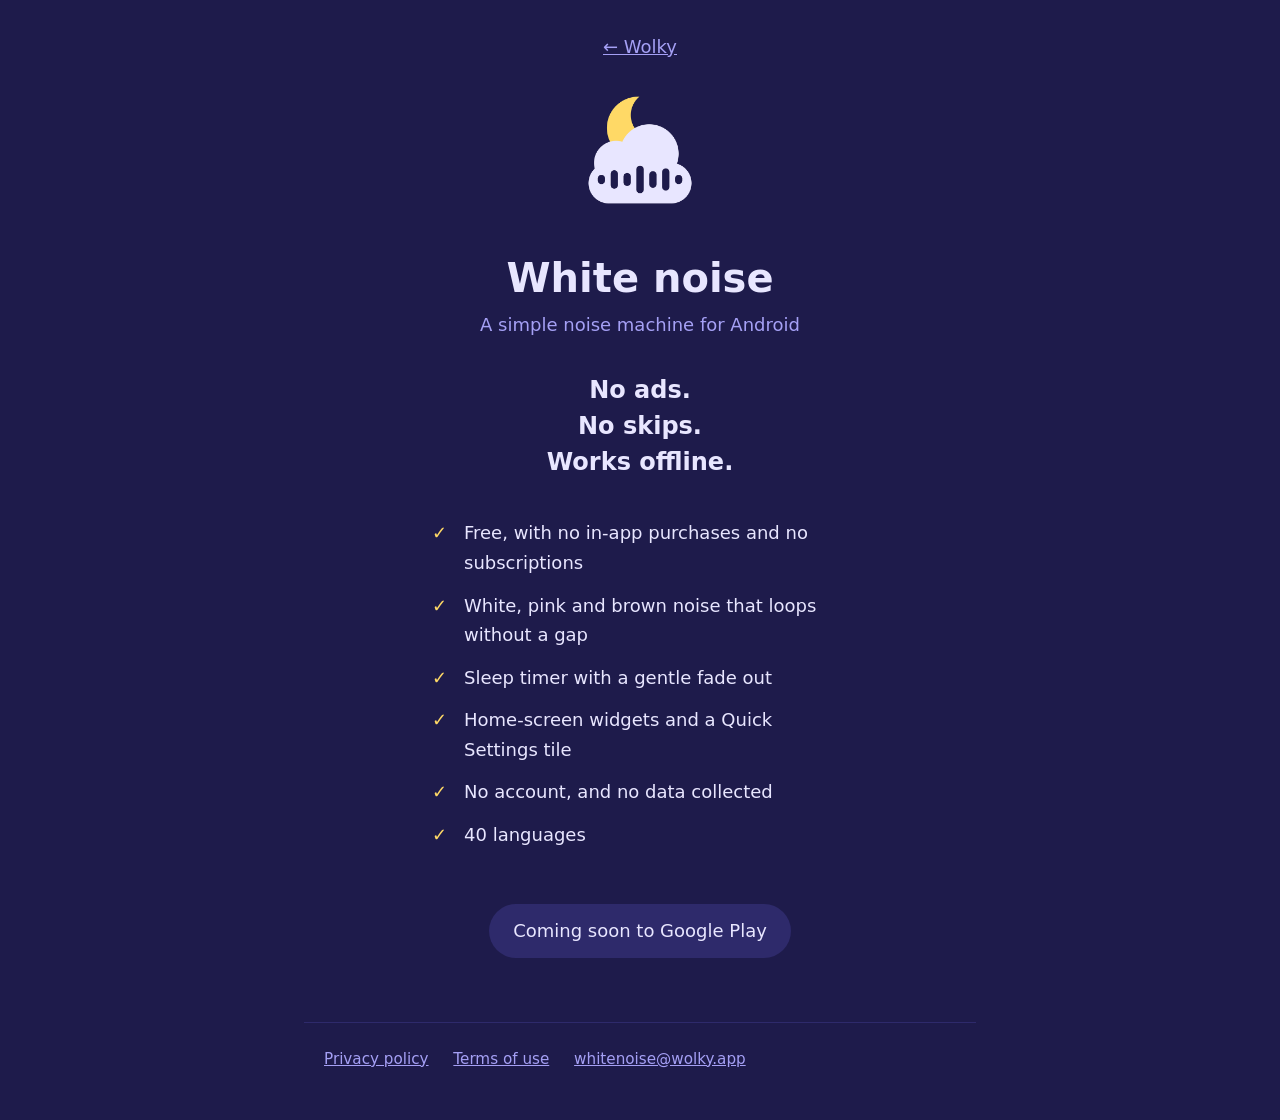
==== white-noise/index.html @ e5c47948 "Wolky website: home page, White noise page, privacy policy and terms Co-Authored-By: Claude Opus 5.5" ====
<!doctype html>
<html lang="en">
<head>
<meta charset="utf-8">
<meta name="viewport" content="width=device-width, initial-scale=1">
<title>White noise · Wolky</title>
<meta name="description" content="Free white noise for Android. No ads, no in-app purchases, no data collected. Works offline.">
<link rel="icon" href="/white-noise/icon.png">
<link rel="stylesheet" href="/style.css">
</head>
<body>
<main class="hero">
  <p><a href="/">← Wolky</a></p>
  <img src="/white-noise/icon.png" alt="">
  <h1>White noise</h1>
  <p class="muted">A simple noise machine for Android</p>

  <ul class="promises">
    <li>No ads.</li>
    <li>No skips.</li>
    <li>Works offline.</li>
  </ul>

  <ul class="points">
    <li>Free, with no in-app purchases and no subscriptions</li>
    <li>White, pink and brown noise that loops without a gap</li>
    <li>Sleep timer with a gentle fade out</li>
    <li>Home-screen widgets and a Quick Settings tile</li>
    <li>No account, and no data collected</li>
    <li>40 languages</li>
  </ul>

  <span class="soon">Coming soon to Google Play</span>
</main>
<footer>
  <a href="/white-noise/privacy/">Privacy policy</a>
  <a href="/white-noise/terms/">Terms of use</a>
  <a href="mailto:whitenoise@wolky.app">whitenoise@wolky.app</a>
</footer>
</body>
</html>
---- style.css ----
:root {
  --night: #1e1b4b;
  --raised: #2e2a6b;
  --lilac: #a5a0f5;
  --cloud: #e8e6ff;
  --moon: #ffd966;
}

* { box-sizing: border-box; }

body {
  margin: 0;
  background: var(--night);
  color: var(--cloud);
  font: 18px/1.65 system-ui, -apple-system, "Segoe UI", Roboto, sans-serif;
}

main {
  max-width: 42rem;
  margin: 0 auto;
  padding: 3rem 1.25rem 4rem;
}

a { color: var(--lilac); }

h1 { font-size: 2rem; line-height: 1.2; margin: 0 0 0.5rem; }
h2 { font-size: 1.2rem; margin: 2.25rem 0 0.5rem; }
p, ul { margin: 0 0 1rem; }
.muted { color: var(--lilac); }

/* Home page */
.hero { text-align: center; padding-top: 2rem; }
.hero img { width: 144px; height: 144px; border-radius: 32px; }
.hero h1 { font-size: 2.5rem; margin-top: 1.5rem; }
.promises {
  list-style: none;
  padding: 0;
  margin: 2rem 0;
  font-size: 1.5rem;
  font-weight: 600;
  line-height: 1.5;
}
.points {
  list-style: none;
  padding: 0;
  margin: 2rem auto;
  max-width: 26rem;
  text-align: left;
}
.points li { padding: 0.4rem 0 0.4rem 2rem; position: relative; }
.points li::before { content: "✓"; color: var(--moon); position: absolute; left: 0; font-weight: 700; }
.product {
  display: flex;
  align-items: center;
  gap: 1.25rem;
  max-width: 30rem;
  margin: 2.5rem auto 0;
  padding: 1.25rem;
  border-radius: 24px;
  background: var(--raised);
  color: var(--cloud);
  text-align: left;
  text-decoration: none;
}
.product img { width: 88px; height: 88px; border-radius: 20px; flex: none; }
.product strong { display: block; font-size: 1.3rem; }
.product .muted { font-size: 0.95rem; line-height: 1.4; display: block; }
.soon {
  display: inline-block;
  margin-top: 1rem;
  padding: 0.75rem 1.5rem;
  border-radius: 999px;
  background: var(--raised);
  color: var(--cloud);
}

footer {
  max-width: 42rem;
  margin: 0 auto;
  padding: 1.5rem 1.25rem 3rem;
  border-top: 1px solid var(--raised);
  font-size: 0.95rem;
  color: var(--lilac);
}
footer a { margin-right: 1.25rem; }
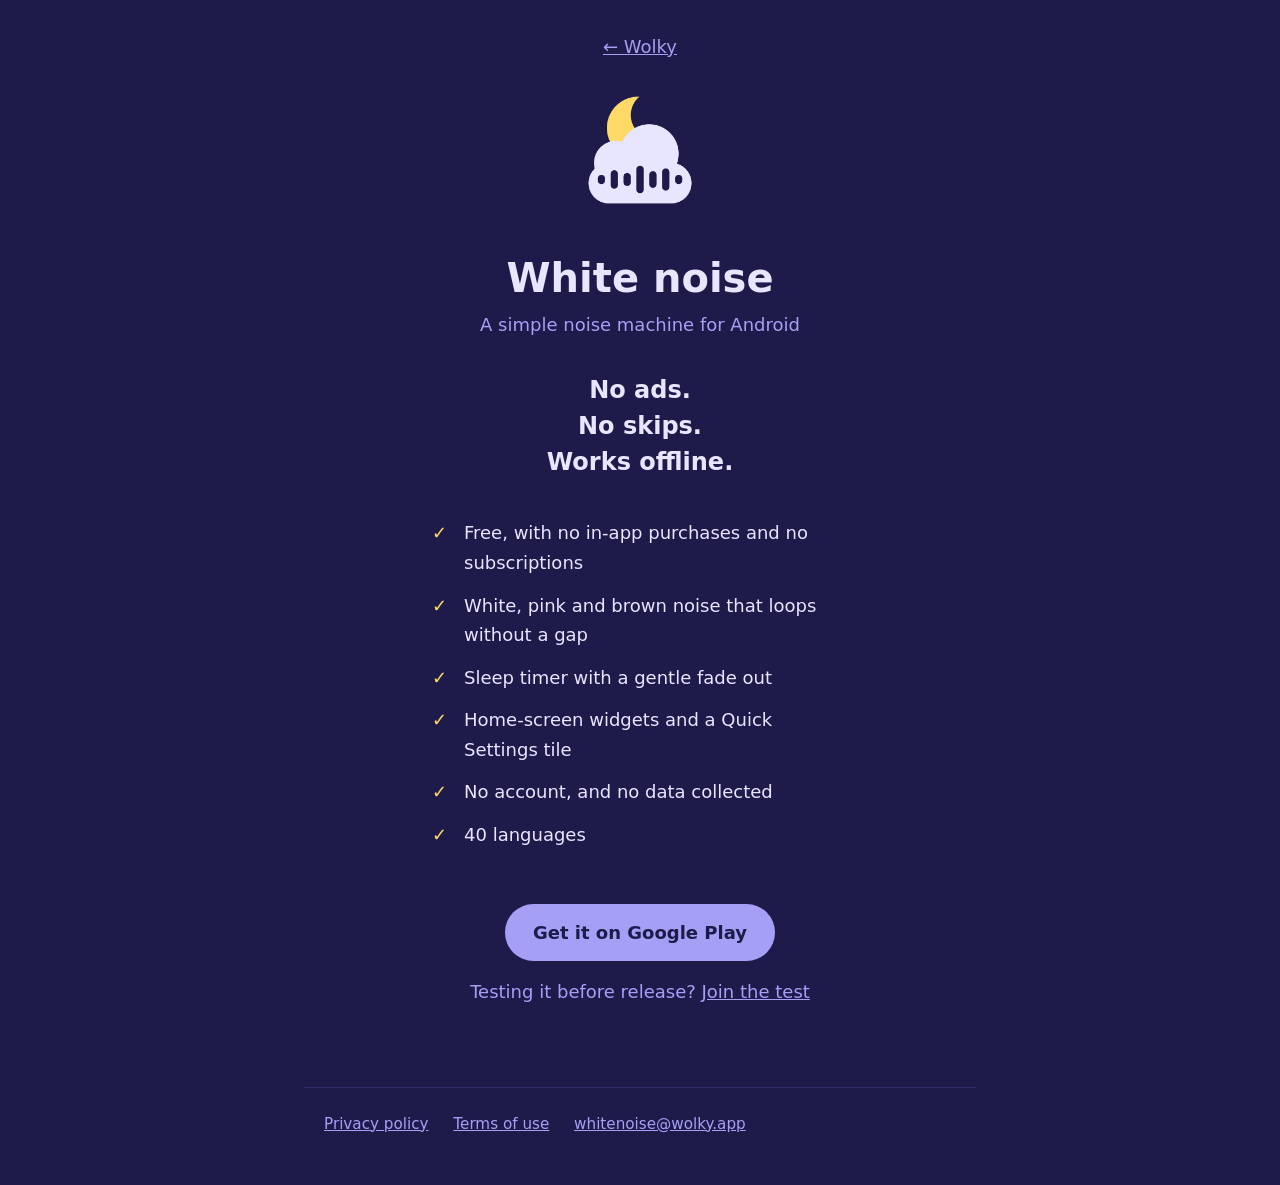
==== commit 2b93dc5a: "Link to the Google Play listing and the test opt-in page Co-Authored-By: Claude Opus 5.5 <noreply@an" ====
--- a/white-noise/index.html
+++ b/white-noise/index.html
@@ -30,7 +30,8 @@
     <li>40 languages</li>
   </ul>
 
-  <span class="soon">Coming soon to Google Play</span>
+  <p><a class="button" href="https://play.google.com/store/apps/details?id=app.wolky.white">Get it on Google Play</a></p>
+  <p class="muted">Testing it before release? <a href="https://play.google.com/apps/testing/app.wolky.white">Join the test</a></p>
 </main>
 <footer>
   <a href="/white-noise/privacy/">Privacy policy</a>
--- a/style.css
+++ b/style.css
@@ -65,14 +65,17 @@
 .product img { width: 88px; height: 88px; border-radius: 20px; flex: none; }
 .product strong { display: block; font-size: 1.3rem; }
 .product .muted { font-size: 0.95rem; line-height: 1.4; display: block; }
-.soon {
+.button {
   display: inline-block;
   margin-top: 1rem;
-  padding: 0.75rem 1.5rem;
+  padding: 0.85rem 1.75rem;
   border-radius: 999px;
-  background: var(--raised);
-  color: var(--cloud);
+  background: var(--lilac);
+  color: var(--night);
+  font-weight: 600;
+  text-decoration: none;
 }
+.button:hover { background: var(--cloud); }
 
 footer {
   max-width: 42rem;
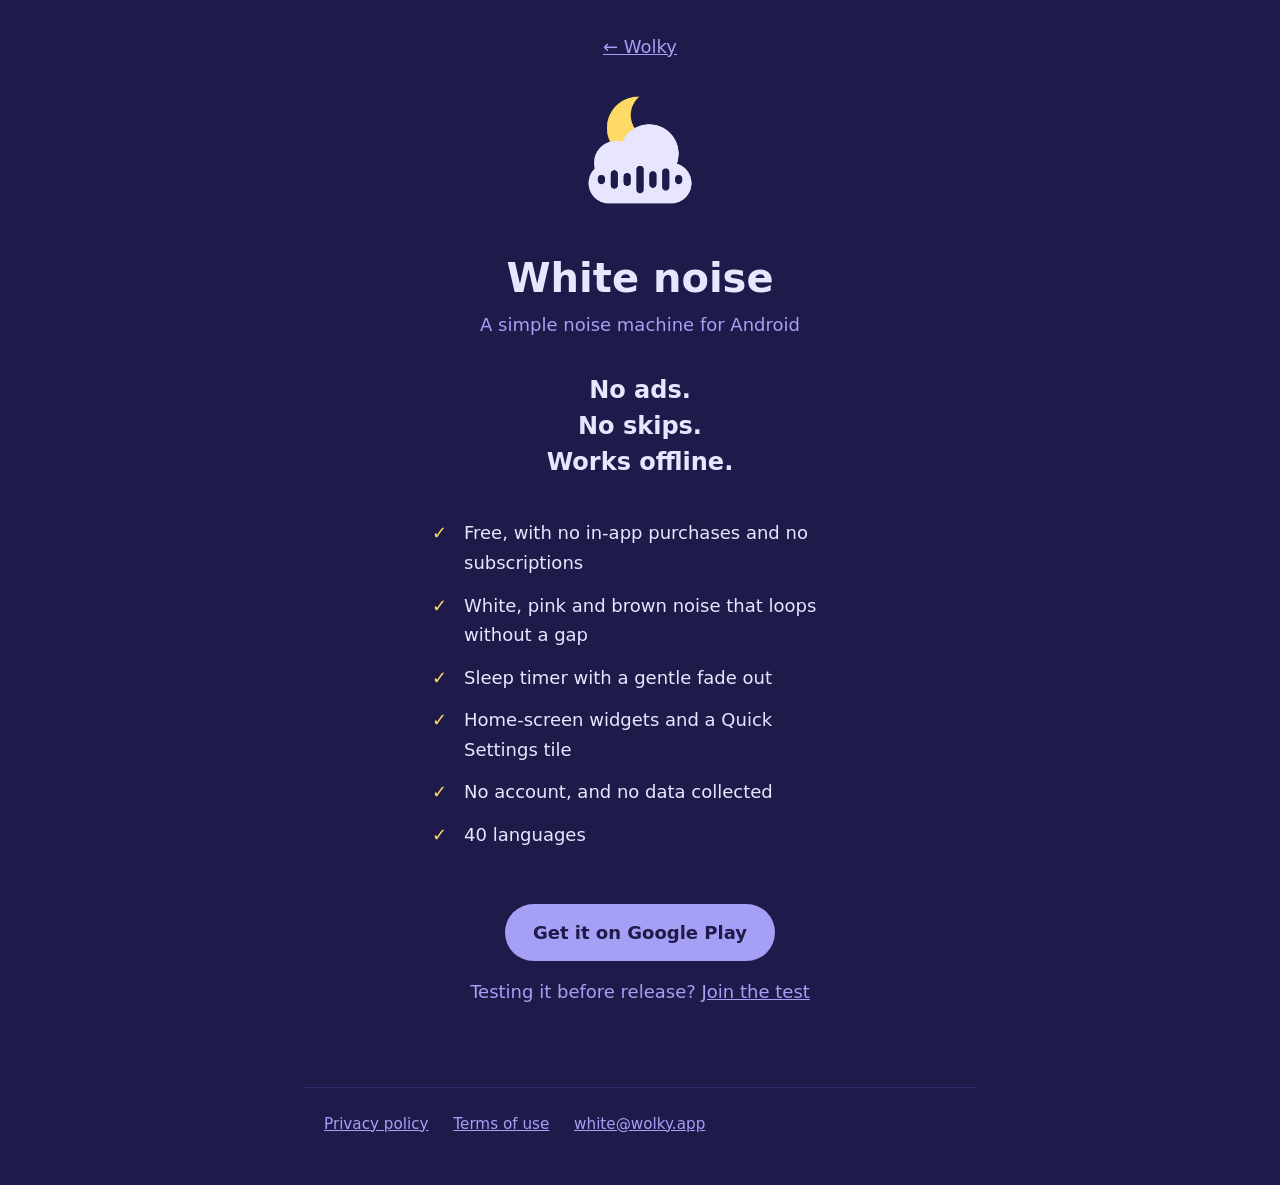
==== commit a9f3dc18: "Use white@wolky.app as the contact address Co-Authored-By: Claude Opus 5.5 <noreply@anthropic.com>" ====
--- a/white-noise/index.html
+++ b/white-noise/index.html
@@ -36,7 +36,7 @@
 <footer>
   <a href="/white-noise/privacy/">Privacy policy</a>
   <a href="/white-noise/terms/">Terms of use</a>
-  <a href="mailto:whitenoise@wolky.app">whitenoise@wolky.app</a>
+  <a href="mailto:white@wolky.app">white@wolky.app</a>
 </footer>
 </body>
 </html>
